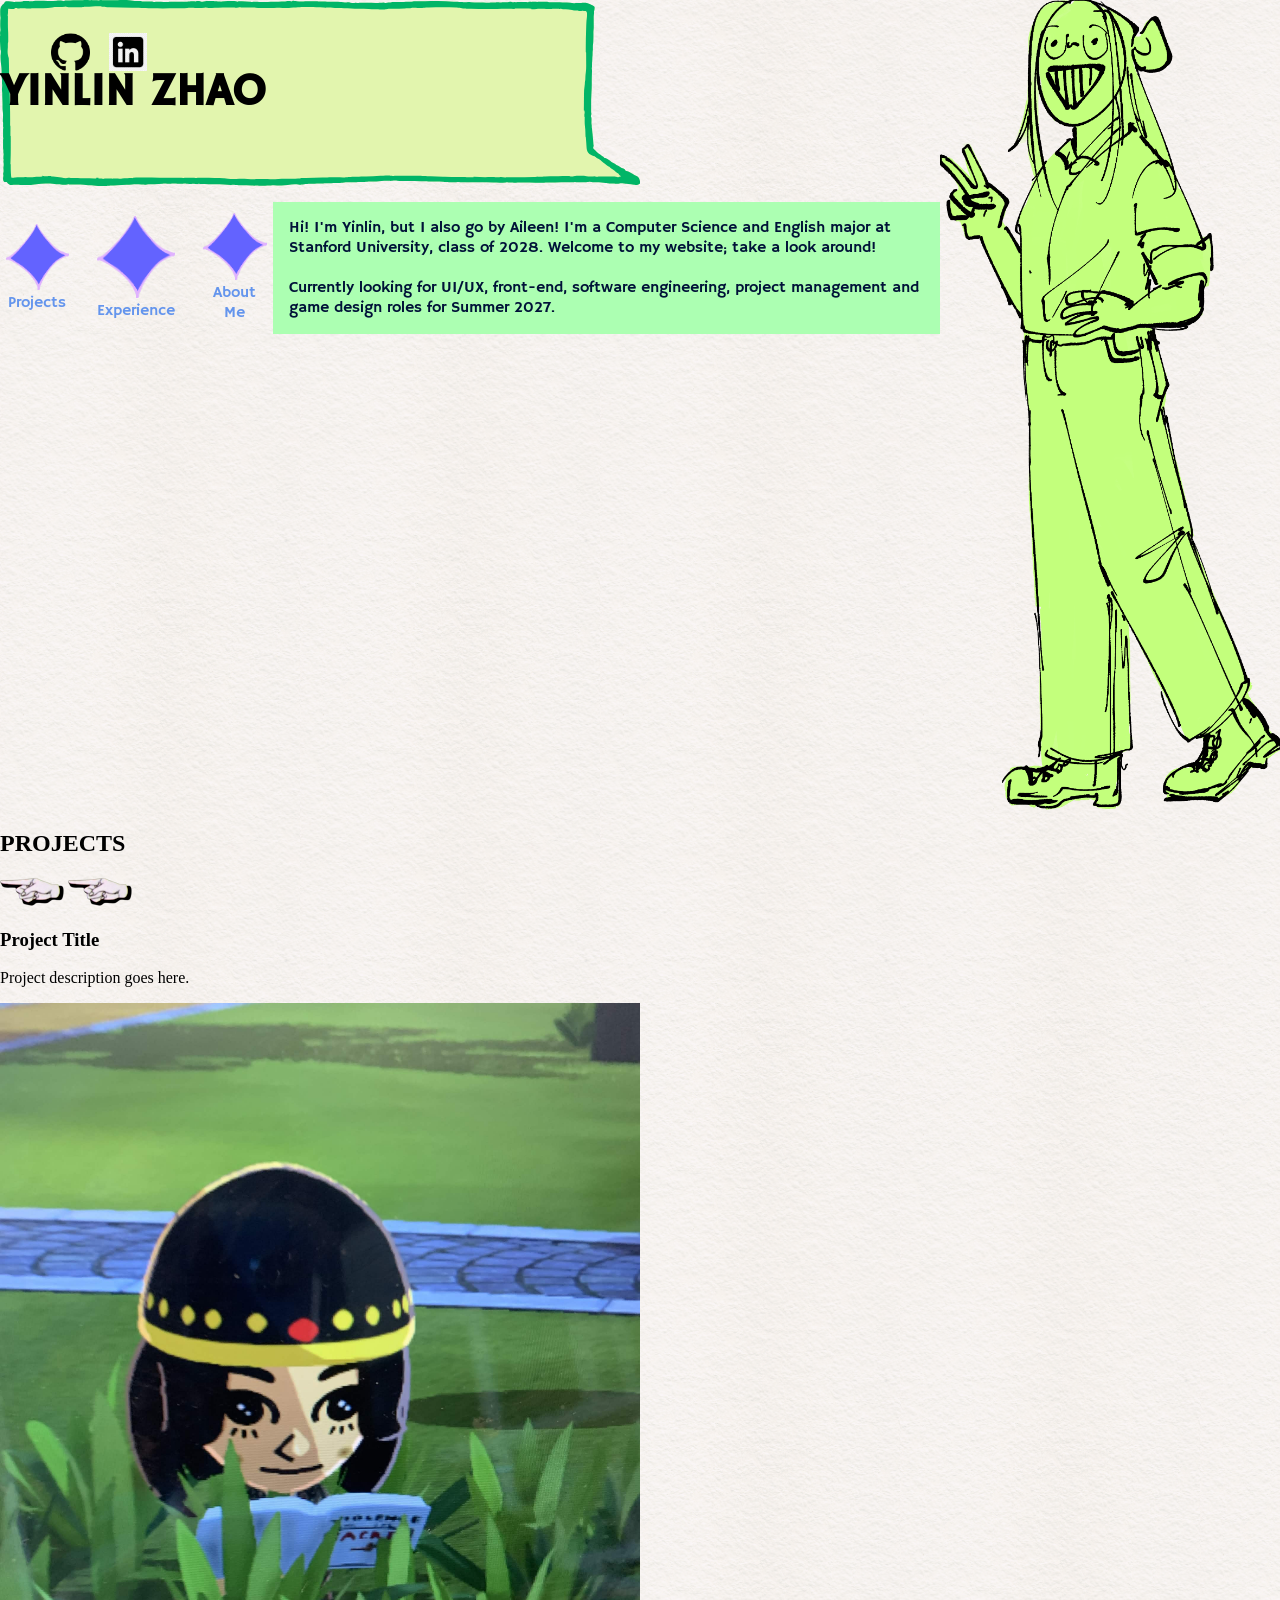
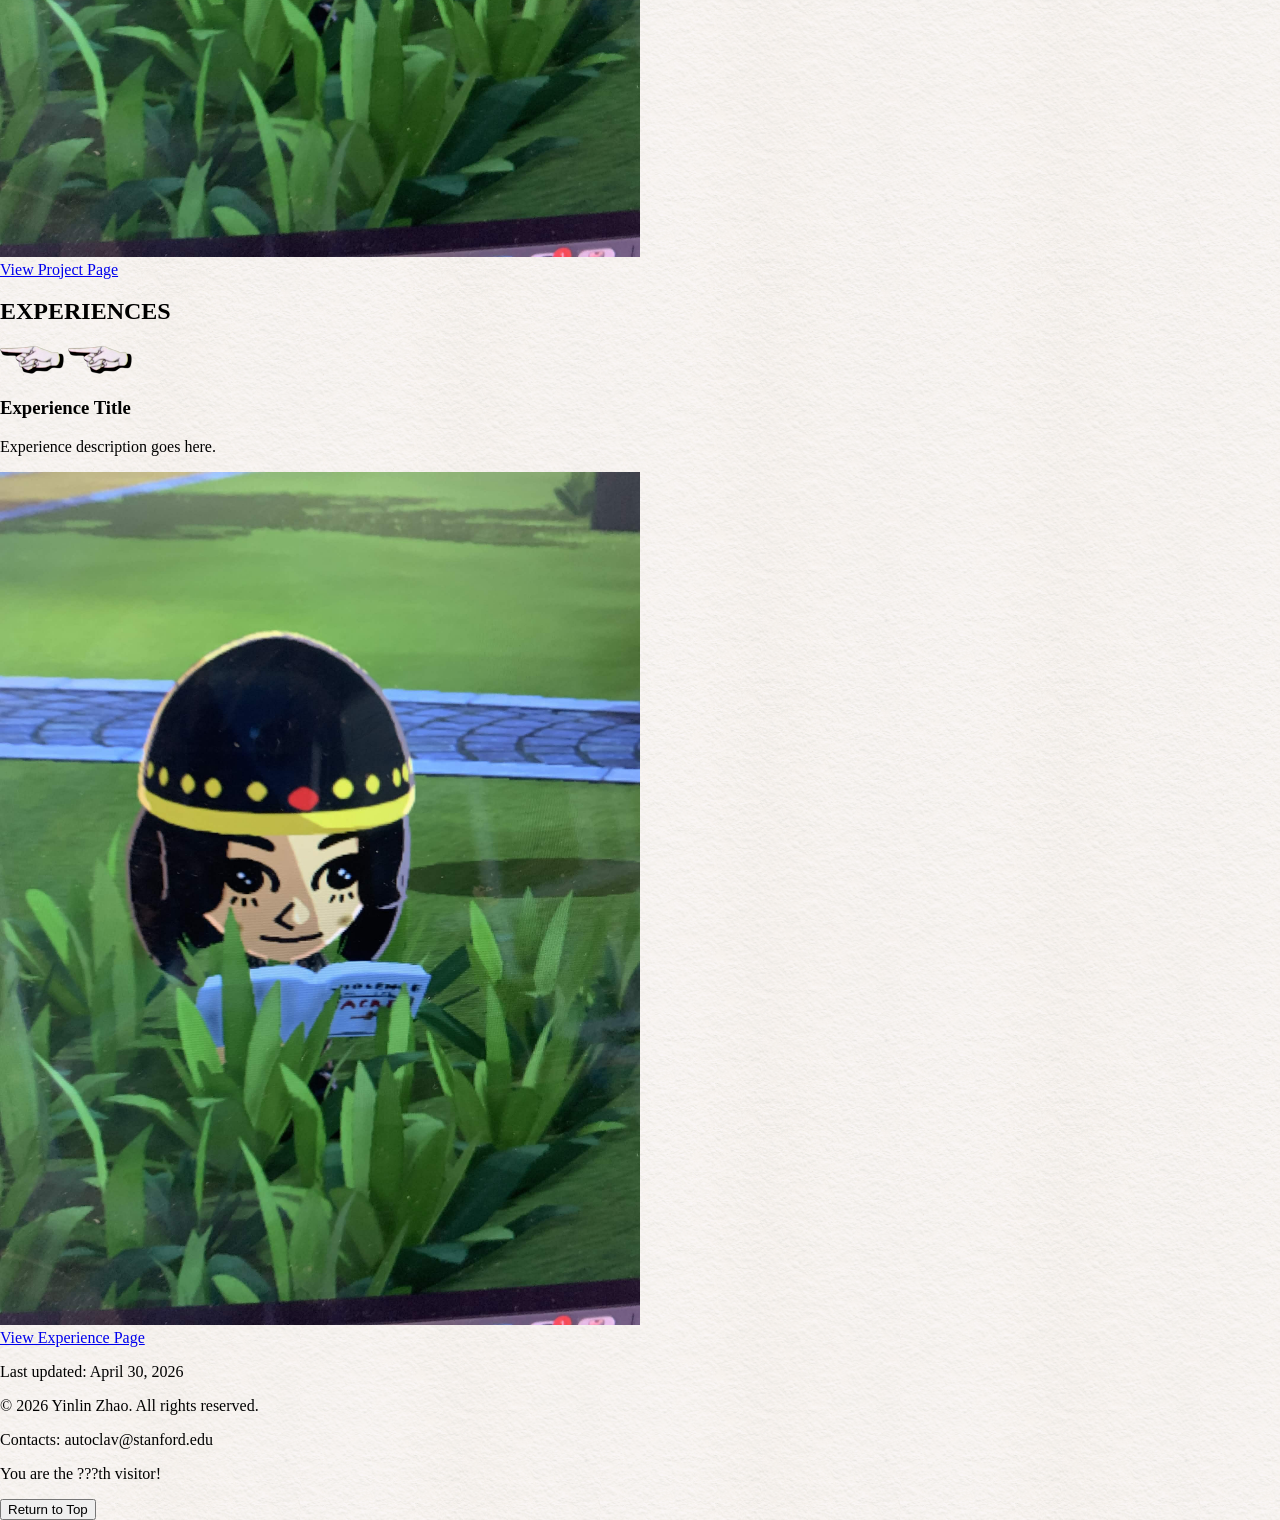
==== docs/index.html @ d33e7d90 "file restructure" ====
<!doctype html>
<html lang="en">
  <head>
    <meta charset="UTF-8" />
    <meta name="viewport" content="width=device-width, initial-scale=1.0" />
    <title>Yinlin Zhao!</title>
    <link rel="stylesheet" href="../css/styles.css" />
    <script src="../js/script.js" defer></script>

    <!-- FONTS-->
    <link rel="preconnect" href="https://fonts.googleapis.com" />
    <link rel="preconnect" href="https://fonts.gstatic.com" crossorigin />
    <link
      href="https://fonts.googleapis.com/css2?family=Hammersmith+One&family=Jacquard+12&family=STIX+Two+Math&display=swap"
      rel="stylesheet"
    />
  </head>

  <body>
    <!--HEADER-->
    <div id="frontpage">
      <div>
        <header>
          <img
            src="../assets/speech-box.svg"
            alt="Speech box"
            id="speech-box"
          />
          <h1>YINLIN ZHAO</h1>
          <div id="contacts">
            <img
              src="../assets/github-logo.png"
              alt="GitHub logo"
              class="contacts-icon"
            />
            <img
              src="../assets/linkedin-logo.png"
              alt="LinkedIn logo"
              class="contacts-icon"
            />
          </div>
        </header>

        <div id="info-nav">
          <div>
            <button class="nav-btn">
              <img src="../assets/navigation-button.png" alt="" />
              <span>Projects</span>
            </button>
            <button class="nav-btn">
              <img src="../assets/navigation-button.png" alt="" />
              <span>Experience</span>
            </button>
            <button class="nav-btn">
              <img src="../assets/navigation-button.png" alt="" />
              <span>About Me</span>
            </button>
          </div>
          <p>
            Hi! I'm Yinlin, but I also go by Aileen! I'm a Computer Science and
            English major at Stanford University, class of 2028. Welcome to my
            website; take a look around! <br />
            <br />
            Currently looking for UI/UX, front-end, software engineering,
            project management and game design roles for Summer 2027.
          </p>
        </div>
      </div>

      <img src="../assets/yinlin-fullbody.png" alt="Yinlin" id="yinlin-body" />
    </div>

    <!--SIDEBAR-->
    <!-- <aside class="sidebar">
    <button>Dark Mode</button>
    <button>Switch Font</button>
    <button>Change Cursor</button>
    <button>Play Music</button>
  </aside> -->

    <!-- PROJECTS GALLERY -->
    <div id="projects-gallery">
      <div class="title-and-scroll">
        <h2>PROJECTS</h2>
        <div class="lr-buttons">
          <img src="../assets/rgu-horizontal-cursor-hover.png" class="lr" />
          <img src="../assets/rgu-horizontal-cursor-hover.png" class="lr" />
        </div>
      </div>

      <div class="showcase">
        <div class="showcase-main">
          <div class="showcase-info">
            <h3>Project Title</h3>
            <p>Project description goes here.</p>
          </div>
          <img
            src="../assets/placeholder.jpg"
            class="showcase-image"
            alt="Project Image"
          />
        </div>
        <a href="#">View Project Page</a>
      </div>
    </div>

    <!-- EXPERIENCES GALLERY -->
    <div id="experiences-gallery">
      <div class="title-and-scroll">
        <h2>EXPERIENCES</h2>
        <div class="lr-buttons">
          <img src="../assets/rgu-horizontal-cursor-hover.png" class="lr" />
          <img src="../assets/rgu-horizontal-cursor-hover.png" class="lr" />
        </div>
      </div>

      <div class="showcase">
        <div class="showcase-main">
          <div class="showcase-info">
            <h3>Experience Title</h3>
            <p>Experience description goes here.</p>
          </div>
          <img
            src="../assets/placeholder.jpg"
            class="showcase-image"
            alt="Experience Image"
          />
        </div>
        <a href="#">View Experience Page</a>
      </div>
    </div>

    <!--FOOTER-->
    <footer>
      <p>Last updated: April 30, 2026</p>
      <p>© 2026 Yinlin Zhao. All rights reserved.</p>
      <p>Contacts: autoclav@stanford.edu</p>
      <p>You are the ???th visitor!</p>
      <button>Return to Top</button>
    </footer>
  </body>
</html>

<!--
Asset Sources:

Cicada Cursor: https://asia.si.edu/explore-art-culture/collections/ 
Finger Cursor: Revolutionary Girl Utena

-->
---- css/styles.css ----
body {
  /* BACKGROUND AND BLOCK */
  background-image: url("../assets/background-texture.jpg");
  background-size: 300px;
  background-repeat: repeat;
  --background-color-light: #acffb2;
  --background-color-dark: #003c1a;

  /* ITEM BORDER */
  --border-color-light: #a7ff8e;
  --border-color-dark: #001238;

  /* TEXT */
  --heading-text-light: #6495ed;
  --heading-text-dark: #6495ed;

  --body-text-light: #a6c5ff;
  --body-text-dark: #001238;

  --header-font: "Hammersmith One";
  --subheading-font-1: "Hammersmith One";
  --body-font-1: "Hammersmith One";
  /* font-family:
    "Jacquard 12", "Rubik Broken Fax", "Nabla", "Coral Pixels", Georgia,
    "Times New Roman", Times, serif; */
  margin: 0;

  /* DECOR */
  --rgu-cursor: url("../assets/rgu-horizontal-cursor.png") 0 4, auto;
  --cicada-cursor-1: url("../assets/cicada-cursor-1.png") 0 0, auto;

  --cursor: url("../assets/rgu-horizontal-cursor.png") 0 4, auto;

  /* setup */
  cursor: var(--cursor);

  display: flex;
  flex-direction: column;
  margin: 0 auto;
  padding: 0;
  min-height: 100vh;
}

@media (max-width: 1000px) {
  body {
    max-width: 600px;
  }
}

@media (max-width: 750px) {
  body {
    max-width: 300px;
  }
}

/* CURSOR */
a:hover {
  cursor: var(--cursor);
}

button:hover {
  cursor: var(--cursor);
}

/* FRONT PAGE */

#frontpage {
  display: flex;
  flex-direction: row;
}

#frontpage > div {
  display: flex;
  flex-direction: column;
}

/* HEADER */
header {
  display: grid;
  width: min(100%, 40rem); /* the bubble's max size */
  container-type: inline-size;
}

header > * {
  grid-area: 1 / 1;
}

header img#speech-box {
  width: 100%;
  height: auto;
  display: block;
}

header h1 {
  align-self: center;
  font-size: clamp(1.25rem, 7cqw, 3rem);
  font-family: var(--header-font);
  margin: 0;
}

header #contacts {
  align-self: end; /* bottom of the bubble */
  display: flex;
  gap: 3cqw;
  padding: 0 8% 18%;
}

header .contacts-icon {
  width: clamp(1.5rem, 6cqw, 2.5rem);
  height: auto;
}

/* YINLIN */
#yinlin-body {
  height: 90vh;
  width: auto;
}

/* NAVIGATION */

#frontpage #info-nav {
  display: flex;
  flex-direction: row;
}

#info-nav > div {
  display: flex;
  flex-direction: row;
  align-items: center;
  justify-content: center;
  gap: 1rem;
}

#info-nav .nav-btn {
  --nav-btn-size: 10rem;
  max-width: var(--nav-btn-size);
  max-height: var(--nav-btn-size);
  background-color: transparent;
  border: none;
}

.nav-btn img {
  max-width: 100%;
  height: auto;
}

.nav-btn span {
  position: relative;
  font-family: var(--subheading-font-1);
  color: var(--heading-text-light);
  font-size: 1rem;
}

/* ABOUT ME */
#info-nav p {
  background-color: var(--background-color-light);
  font-family: var(--body-font-1);
  padding: 1rem;
  color: var(--body-text-dark);
}

/* PROJECTS */
.showcase-image {
  max-width: 50%;
  height: auto;
}

/* SIDEBAR */
/* aside {
  position: fixed;
  top: 1rem;
  right: 1rem;

  display: flex;
  flex-direction: column;
  border: 2px solid var(--border-color-light);
  padding: 1rem;
  gap: 0.5rem;

  max-width: 80px;

  cursor:
    url("../assets/rgu-horizontal-cursor.png") 0 4,
    auto;
} */
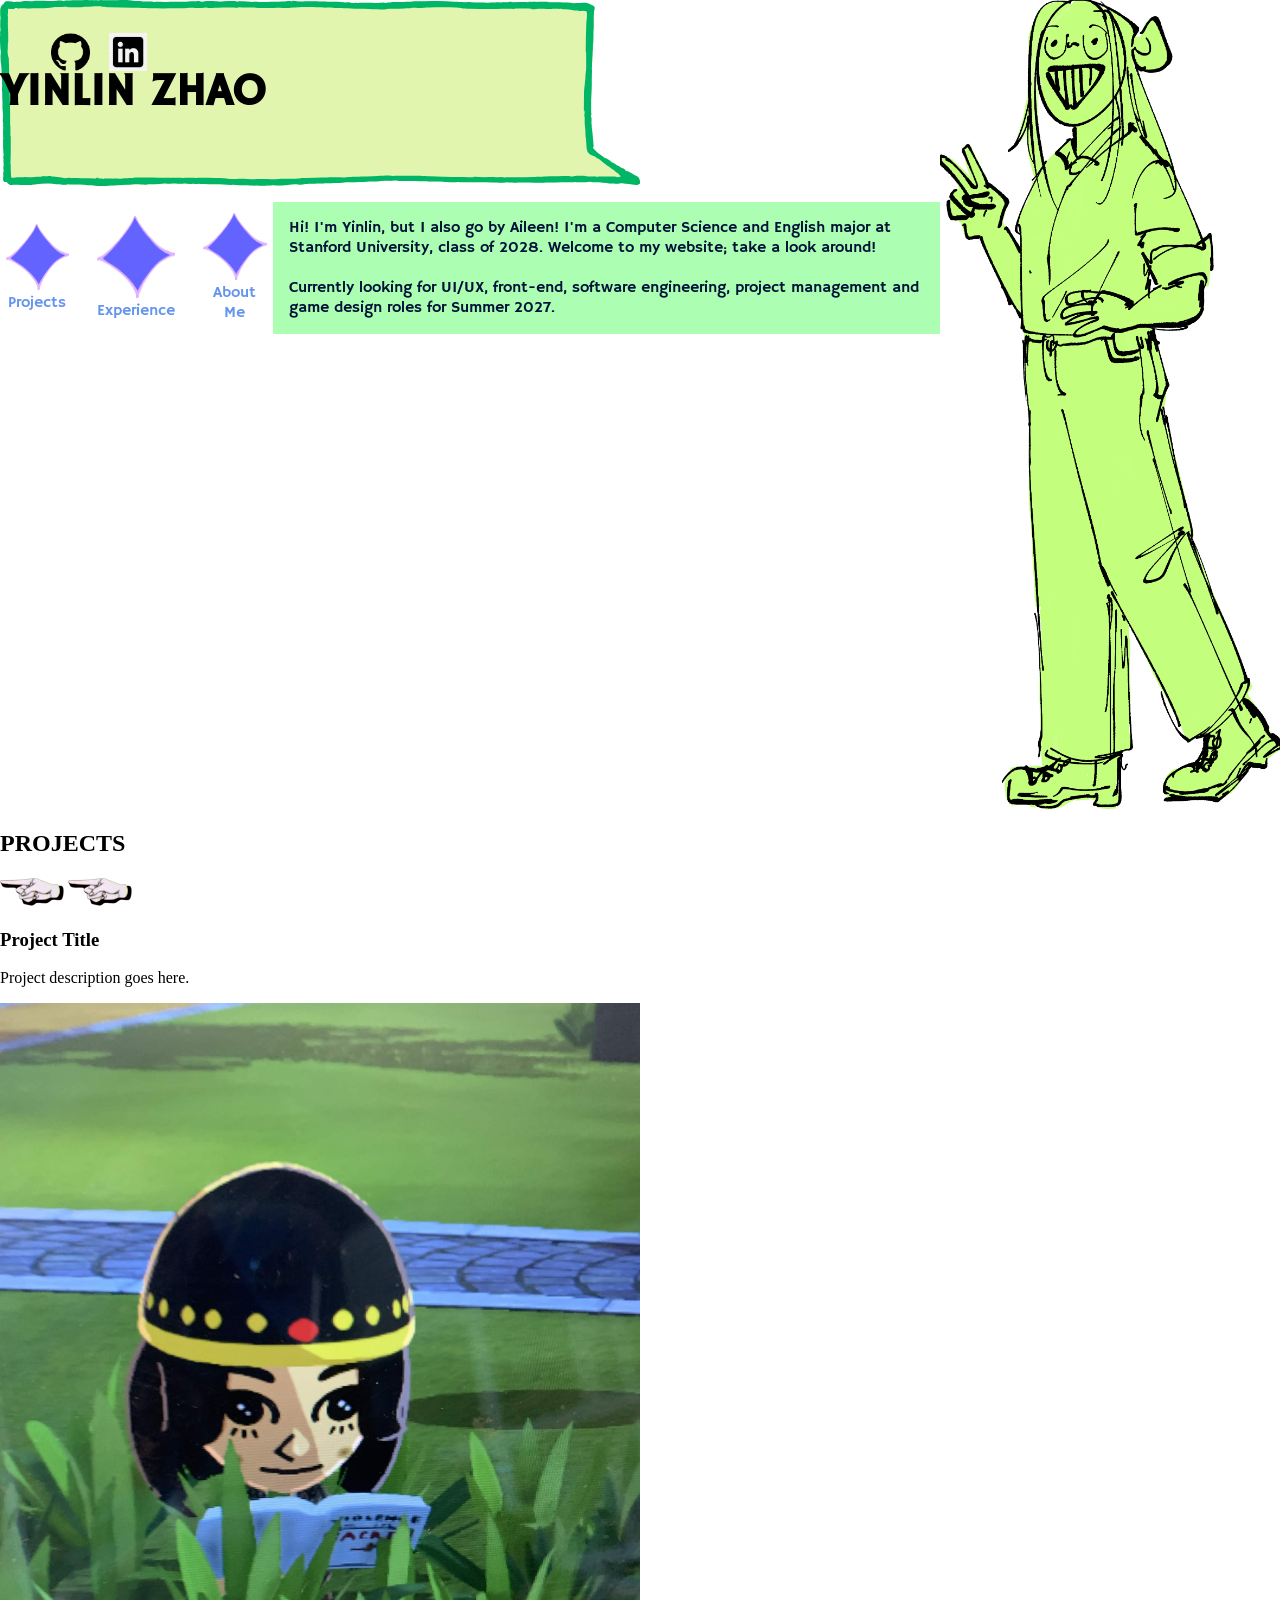
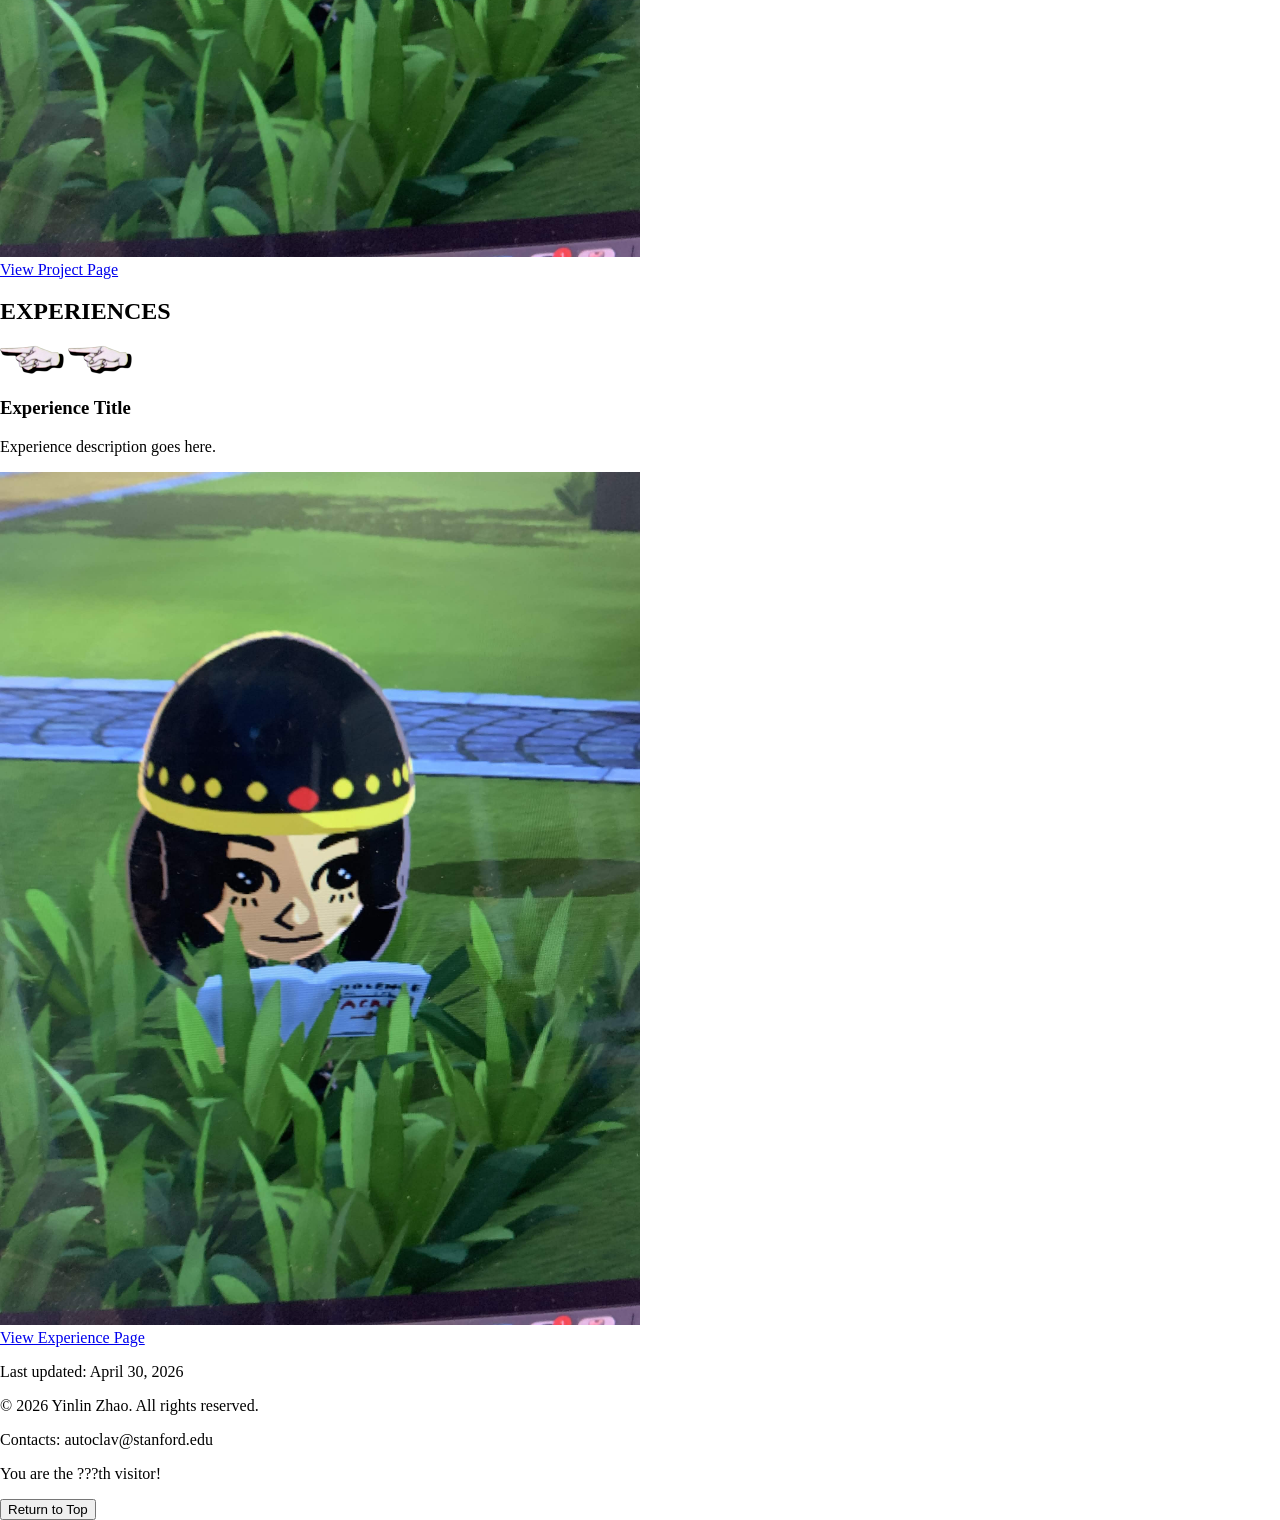
==== commit 80732e65: "fixing broken links" ====
--- a/docs/index.html
+++ b/docs/index.html
@@ -4,8 +4,8 @@
     <meta charset="UTF-8" />
     <meta name="viewport" content="width=device-width, initial-scale=1.0" />
     <title>Yinlin Zhao!</title>
-    <link rel="stylesheet" href="../css/styles.css" />
-    <script src="../js/script.js" defer></script>
+    <link rel="stylesheet" href="./css/styles.css" />
+    <script src="./js/script.js" defer></script>
 
     <!-- FONTS-->
     <link rel="preconnect" href="https://fonts.googleapis.com" />
@@ -21,20 +21,16 @@
     <div id="frontpage">
       <div>
         <header>
-          <img
-            src="../assets/speech-box.svg"
-            alt="Speech box"
-            id="speech-box"
-          />
+          <img src="./assets/speech-box.svg" alt="Speech box" id="speech-box" />
           <h1>YINLIN ZHAO</h1>
           <div id="contacts">
             <img
-              src="../assets/github-logo.png"
+              src="./assets/github-logo.png"
               alt="GitHub logo"
               class="contacts-icon"
             />
             <img
-              src="../assets/linkedin-logo.png"
+              src="./assets/linkedin-logo.png"
               alt="LinkedIn logo"
               class="contacts-icon"
             />
@@ -44,15 +40,15 @@
         <div id="info-nav">
           <div>
             <button class="nav-btn">
-              <img src="../assets/navigation-button.png" alt="" />
+              <img src="./assets/navigation-button.png" alt="" />
               <span>Projects</span>
             </button>
             <button class="nav-btn">
-              <img src="../assets/navigation-button.png" alt="" />
+              <img src="./assets/navigation-button.png" alt="" />
               <span>Experience</span>
             </button>
             <button class="nav-btn">
-              <img src="../assets/navigation-button.png" alt="" />
+              <img src="./assets/navigation-button.png" alt="" />
               <span>About Me</span>
             </button>
           </div>
@@ -67,7 +63,7 @@
         </div>
       </div>
 
-      <img src="../assets/yinlin-fullbody.png" alt="Yinlin" id="yinlin-body" />
+      <img src="./assets/yinlin-fullbody.png" alt="Yinlin" id="yinlin-body" />
     </div>
 
     <!--SIDEBAR-->
@@ -83,8 +79,8 @@
       <div class="title-and-scroll">
         <h2>PROJECTS</h2>
         <div class="lr-buttons">
-          <img src="../assets/rgu-horizontal-cursor-hover.png" class="lr" />
-          <img src="../assets/rgu-horizontal-cursor-hover.png" class="lr" />
+          <img src="./assets/rgu-horizontal-cursor-hover.png" class="lr" />
+          <img src="./assets/rgu-horizontal-cursor-hover.png" class="lr" />
         </div>
       </div>
 
@@ -95,7 +91,7 @@
             <p>Project description goes here.</p>
           </div>
           <img
-            src="../assets/placeholder.jpg"
+            src="./assets/placeholder.jpg"
             class="showcase-image"
             alt="Project Image"
           />
@@ -109,8 +105,8 @@
       <div class="title-and-scroll">
         <h2>EXPERIENCES</h2>
         <div class="lr-buttons">
-          <img src="../assets/rgu-horizontal-cursor-hover.png" class="lr" />
-          <img src="../assets/rgu-horizontal-cursor-hover.png" class="lr" />
+          <img src="./assets/rgu-horizontal-cursor-hover.png" class="lr" />
+          <img src="./assets/rgu-horizontal-cursor-hover.png" class="lr" />
         </div>
       </div>
 
@@ -121,7 +117,7 @@
             <p>Experience description goes here.</p>
           </div>
           <img
-            src="../assets/placeholder.jpg"
+            src="./assets/placeholder.jpg"
             class="showcase-image"
             alt="Experience Image"
           />
--- a/docs/css/styles.css
+++ b/docs/css/styles.css
@@ -0,0 +1,185 @@
+body {
+  /* BACKGROUND AND BLOCK */
+  background-image: url("./assets/background-texture.jpg");
+  background-size: 300px;
+  background-repeat: repeat;
+  --background-color-light: #acffb2;
+  --background-color-dark: #003c1a;
+
+  /* ITEM BORDER */
+  --border-color-light: #a7ff8e;
+  --border-color-dark: #001238;
+
+  /* TEXT */
+  --heading-text-light: #6495ed;
+  --heading-text-dark: #6495ed;
+
+  --body-text-light: #a6c5ff;
+  --body-text-dark: #001238;
+
+  --header-font: "Hammersmith One";
+  --subheading-font-1: "Hammersmith One";
+  --body-font-1: "Hammersmith One";
+  /* font-family:
+    "Jacquard 12", "Rubik Broken Fax", "Nabla", "Coral Pixels", Georgia,
+    "Times New Roman", Times, serif; */
+  margin: 0;
+
+  /* DECOR */
+  --rgu-cursor: url("./assets/rgu-horizontal-cursor.png") 0 4, auto;
+  --cicada-cursor-1: url("./assets/cicada-cursor-1.png") 0 0, auto;
+
+  --cursor: url("./assets/rgu-horizontal-cursor.png") 0 4, auto;
+
+  /* setup */
+  cursor: var(--cursor);
+
+  display: flex;
+  flex-direction: column;
+  margin: 0 auto;
+  padding: 0;
+  min-height: 100vh;
+}
+
+@media (max-width: 1000px) {
+  body {
+    max-width: 600px;
+  }
+}
+
+@media (max-width: 750px) {
+  body {
+    max-width: 300px;
+  }
+}
+
+/* CURSOR */
+a:hover {
+  cursor: var(--cursor);
+}
+
+button:hover {
+  cursor: var(--cursor);
+}
+
+/* FRONT PAGE */
+
+#frontpage {
+  display: flex;
+  flex-direction: row;
+}
+
+#frontpage > div {
+  display: flex;
+  flex-direction: column;
+}
+
+/* HEADER */
+header {
+  display: grid;
+  width: min(100%, 40rem); /* the bubble's max size */
+  container-type: inline-size;
+}
+
+header > * {
+  grid-area: 1 / 1;
+}
+
+header img#speech-box {
+  width: 100%;
+  height: auto;
+  display: block;
+}
+
+header h1 {
+  align-self: center;
+  font-size: clamp(1.25rem, 7cqw, 3rem);
+  font-family: var(--header-font);
+  margin: 0;
+}
+
+header #contacts {
+  align-self: end; /* bottom of the bubble */
+  display: flex;
+  gap: 3cqw;
+  padding: 0 8% 18%;
+}
+
+header .contacts-icon {
+  width: clamp(1.5rem, 6cqw, 2.5rem);
+  height: auto;
+}
+
+/* YINLIN */
+#yinlin-body {
+  height: 90vh;
+  width: auto;
+}
+
+/* NAVIGATION */
+
+#frontpage #info-nav {
+  display: flex;
+  flex-direction: row;
+}
+
+#info-nav > div {
+  display: flex;
+  flex-direction: row;
+  align-items: center;
+  justify-content: center;
+  gap: 1rem;
+}
+
+#info-nav .nav-btn {
+  --nav-btn-size: 10rem;
+  max-width: var(--nav-btn-size);
+  max-height: var(--nav-btn-size);
+  background-color: transparent;
+  border: none;
+}
+
+.nav-btn img {
+  max-width: 100%;
+  height: auto;
+}
+
+.nav-btn span {
+  position: relative;
+  font-family: var(--subheading-font-1);
+  color: var(--heading-text-light);
+  font-size: 1rem;
+}
+
+/* ABOUT ME */
+#info-nav p {
+  background-color: var(--background-color-light);
+  font-family: var(--body-font-1);
+  padding: 1rem;
+  color: var(--body-text-dark);
+}
+
+/* PROJECTS */
+.showcase-image {
+  max-width: 50%;
+  height: auto;
+}
+
+/* SIDEBAR */
+/* aside {
+  position: fixed;
+  top: 1rem;
+  right: 1rem;
+
+  display: flex;
+  flex-direction: column;
+  border: 2px solid var(--border-color-light);
+  padding: 1rem;
+  gap: 0.5rem;
+
+  max-width: 80px;
+
+  cursor:
+    url("../assets/rgu-horizontal-cursor.png") 0 4,
+    auto;
+} */
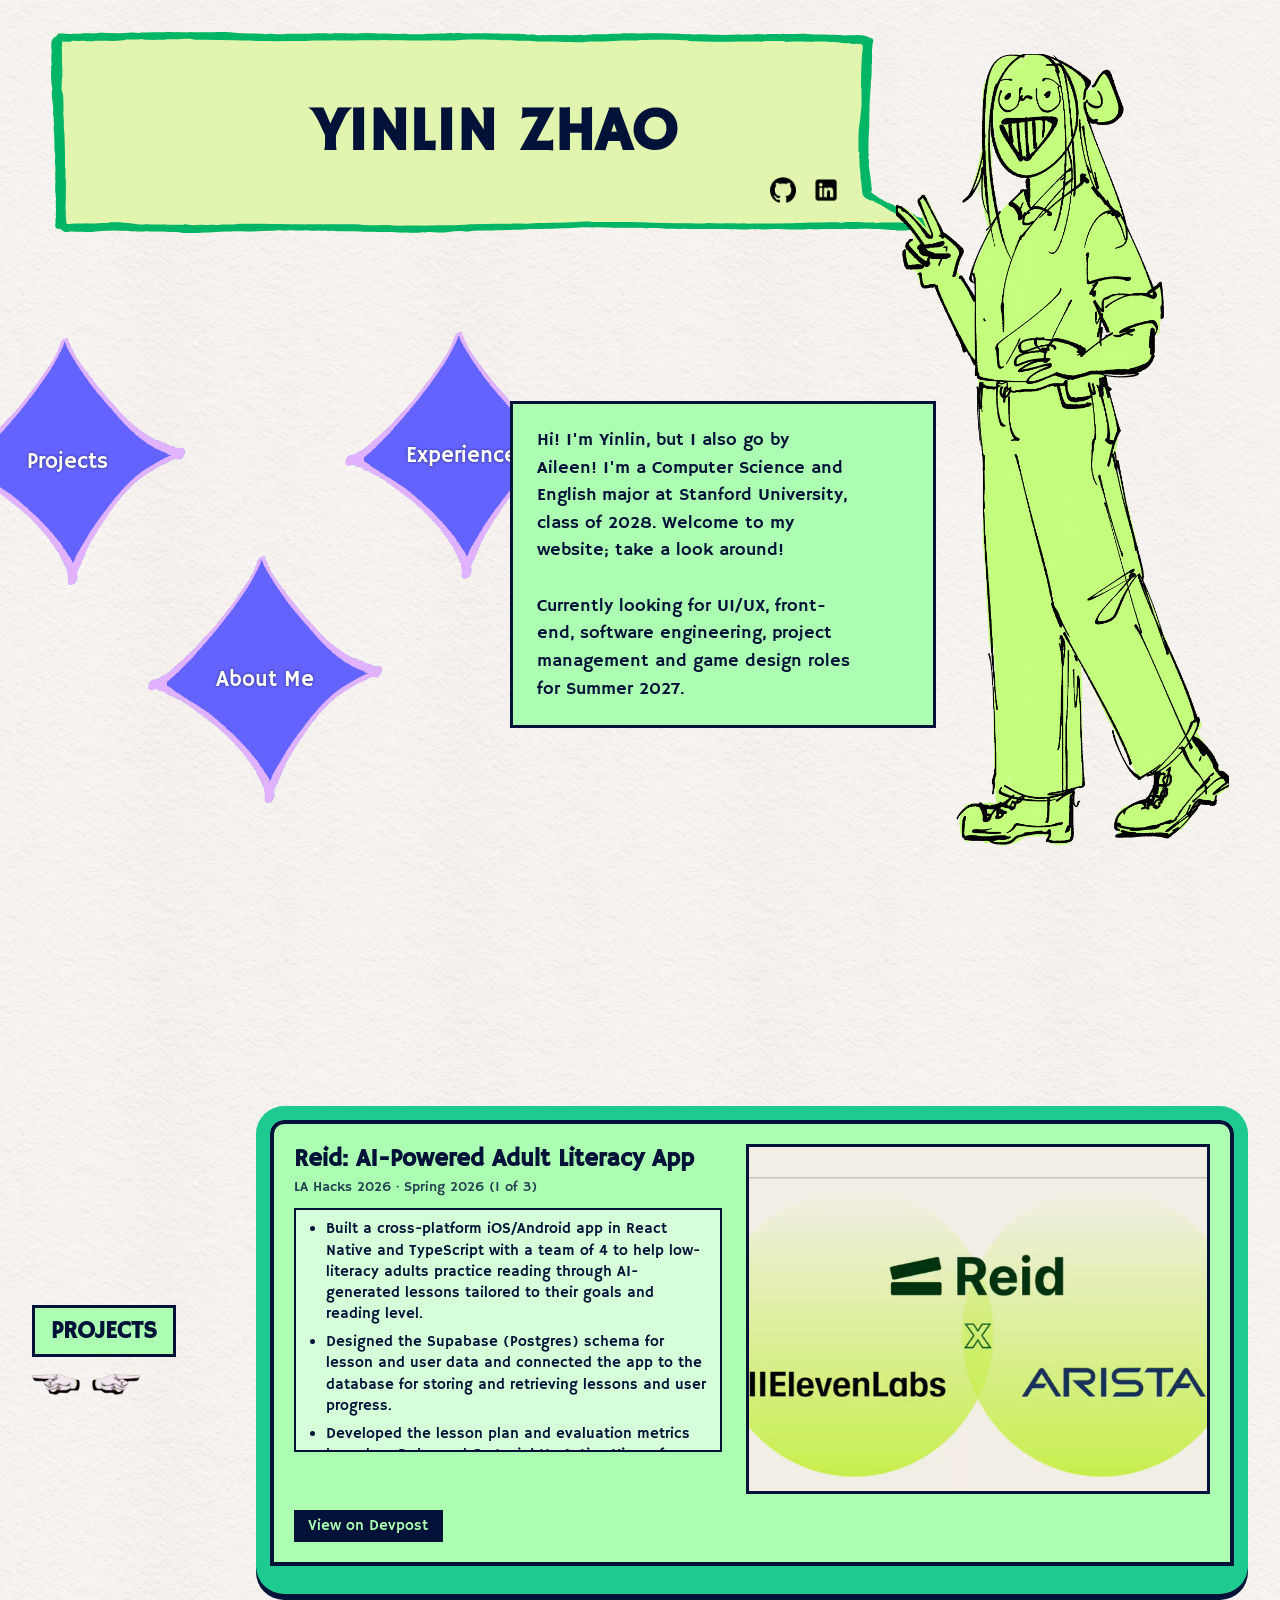
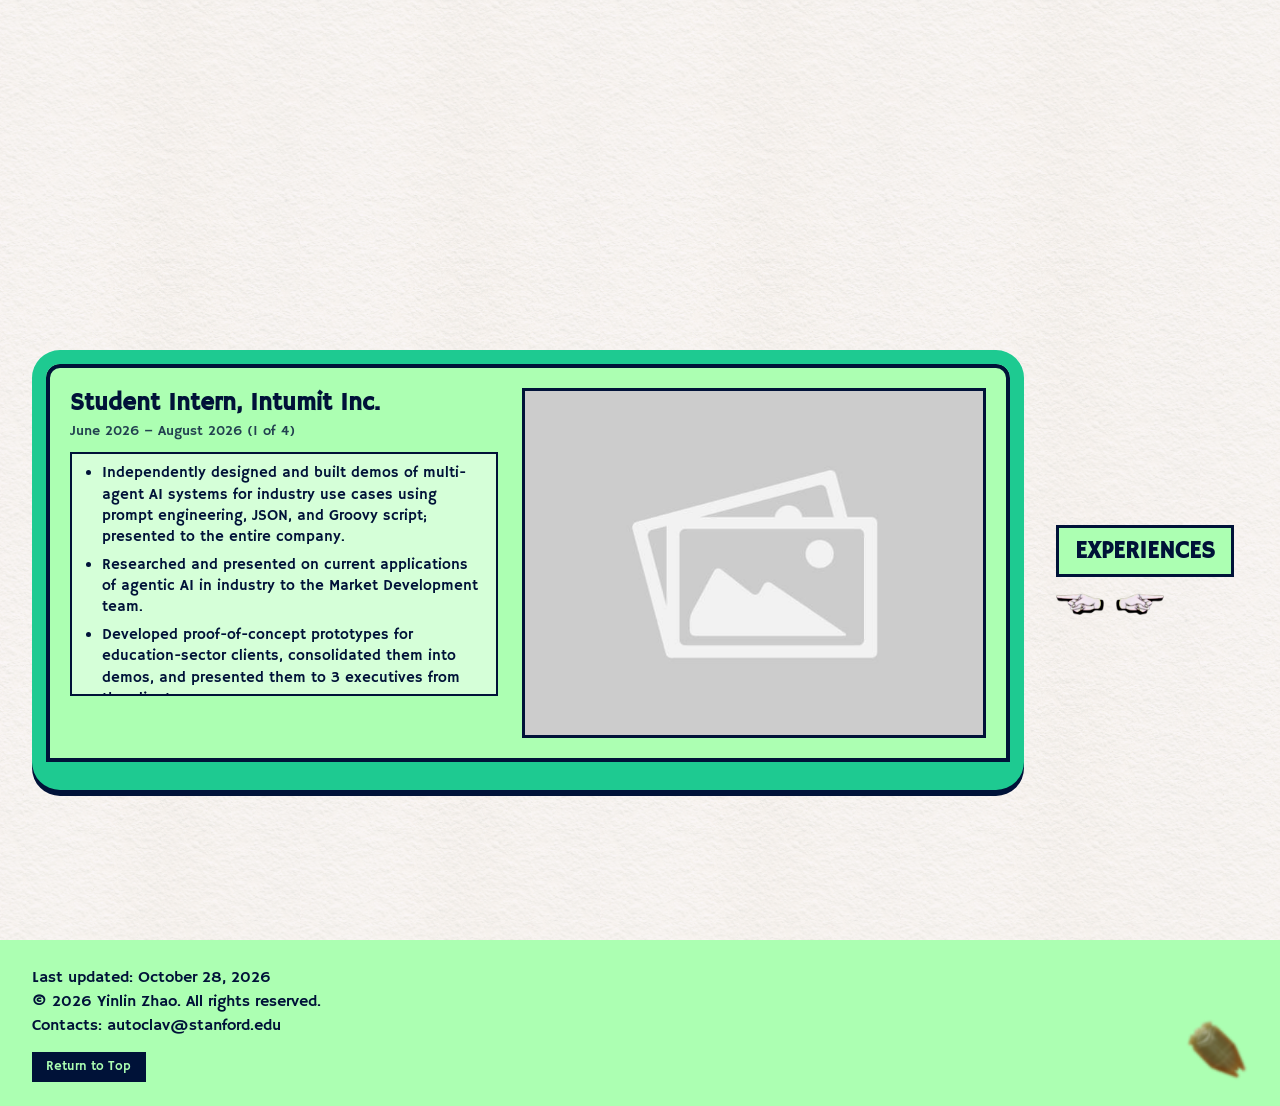
==== commit 754dc6de: "filled out info, added js functionality" ====
--- a/docs/index.html
+++ b/docs/index.html
@@ -24,35 +24,50 @@
           <img src="./assets/speech-box.svg" alt="Speech box" id="speech-box" />
           <h1>YINLIN ZHAO</h1>
           <div id="contacts">
-            <img
-              src="./assets/github-logo.png"
-              alt="GitHub logo"
-              class="contacts-icon"
-            />
-            <img
-              src="./assets/linkedin-logo.png"
-              alt="LinkedIn logo"
-              class="contacts-icon"
-            />
+            <!-- ADDED: icons wrapped in links -->
+            <a
+              href="https://github.com/yinlinzhao"
+              target="_blank"
+              rel="noopener"
+            >
+              <img
+                src="./assets/github-logo.png"
+                alt="GitHub logo"
+                class="contacts-icon"
+              />
+            </a>
+            <!-- TODO: replace "#" with your LinkedIn profile URL -->
+            <a href="#" target="_blank" rel="noopener">
+              <img
+                src="./assets/linkedin-logo.png"
+                alt="LinkedIn logo"
+                class="contacts-icon"
+              />
+            </a>
+            <!-- END ADDED -->
           </div>
         </header>
 
         <div id="info-nav">
           <div>
-            <button class="nav-btn">
+            <button class="nav-btn" data-target="projects-gallery">
+              <!-- ADDED data-target -->
               <img src="./assets/navigation-button.png" alt="" />
               <span>Projects</span>
             </button>
-            <button class="nav-btn">
+            <button class="nav-btn" data-target="experiences-gallery">
+              <!-- ADDED data-target -->
               <img src="./assets/navigation-button.png" alt="" />
               <span>Experience</span>
             </button>
-            <button class="nav-btn">
+            <button class="nav-btn" data-target="about-me">
+              <!-- ADDED data-target -->
               <img src="./assets/navigation-button.png" alt="" />
               <span>About Me</span>
             </button>
           </div>
-          <p>
+          <p id="about-me">
+            <!-- ADDED id -->
             Hi! I'm Yinlin, but I also go by Aileen! I'm a Computer Science and
             English major at Stanford University, class of 2028. Welcome to my
             website; take a look around! <br />
@@ -128,11 +143,14 @@
 
     <!--FOOTER-->
     <footer>
-      <p>Last updated: April 30, 2026</p>
+      <p>Last updated: October 28, 2026</p>
+      <!-- EDITED date -->
       <p>© 2026 Yinlin Zhao. All rights reserved.</p>
       <p>Contacts: autoclav@stanford.edu</p>
-      <p>You are the ???th visitor!</p>
+      <!-- <p>You are the ???th visitor!</p> -->
       <button>Return to Top</button>
+      <!-- ADDED: footer decoration from wireframe. TODO: swap for a larger cicada image if this one looks small -->
+      <img src="./assets/cicada-cursor-1.png" alt="" class="footer-decor" />
     </footer>
   </body>
 </html>
--- a/docs/css/styles.css
+++ b/docs/css/styles.css
@@ -1,6 +1,7 @@
 body {
   /* BACKGROUND AND BLOCK */
-  background-image: url("./assets/background-texture.jpg");
+  background-image: url("../assets/background-texture.jpg")
+    /* EDITED: ../ because this file lives in /css */;
   background-size: 300px;
   background-repeat: repeat;
   --background-color-light: #acffb2;
@@ -26,10 +27,11 @@
   margin: 0;
 
   /* DECOR */
-  --rgu-cursor: url("./assets/rgu-horizontal-cursor.png") 0 4, auto;
-  --cicada-cursor-1: url("./assets/cicada-cursor-1.png") 0 0, auto;
-
-  --cursor: url("./assets/rgu-horizontal-cursor.png") 0 4, auto;
+  /* EDITED (next 3 cursor lines): ./assets -> ../assets since this file lives in /css */
+  --rgu-cursor: url("../assets/rgu-horizontal-cursor.png") 0 4, auto;
+  --cicada-cursor-1: url("../assets/cicada-cursor-1.png") 0 0, auto;
+
+  --cursor: url("../assets/rgu-horizontal-cursor.png") 0 4, auto;
 
   /* setup */
   cursor: var(--cursor);
@@ -183,3 +185,531 @@
     url("../assets/rgu-horizontal-cursor.png") 0 4,
     auto;
 } */
+
+/* =====================================================================
+   ADDED BY CLAUDE (baseline build, revision 2) — everything below this
+   line is new. Safe to rewrite or delete section by section.
+   ===================================================================== */
+
+/* ---- ADDED: general ---- */
+html {
+  scroll-behavior: smooth;
+}
+
+a {
+  color: inherit;
+}
+
+button:focus-visible,
+a:focus-visible,
+.lr:focus-visible {
+  outline: 3px solid var(--heading-text-light);
+  outline-offset: 2px;
+}
+
+/* ---- ADDED: front page layout ----
+   Uses CSS grid so the same HTML can be rearranged for desktop vs mobile.
+   `display: contents` lets the header, nav buttons, text box and character
+   (which are nested in wrapper divs) act as direct grid items. */
+#frontpage {
+  display: grid;
+  /* REVISED: stars | text box | avatar, like the desktop sketch */
+  /* REVISED: fluid columns; the last column hugs the avatar so there's no empty strip on the right */
+  grid-template-columns: minmax(14rem, 1.5fr) minmax(0, 1.5fr) auto;
+  grid-template-areas:
+    "header header body"
+    "nav    about  body";
+  grid-template-rows: auto 1fr;
+  align-content: stretch; /* REVISED: fill the screen height */
+  column-gap: 2rem;
+  row-gap: clamp(
+    0.75rem,
+    3vh,
+    2rem
+  ); /* REVISED: scales with screen height so nothing runs off the bottom */
+  min-height: 100vh; /* the wireframe's dashed lines = one screen tall */
+  min-height: 100svh;
+  padding: clamp(1rem, 4vh, 2rem) 4vw;
+  box-sizing: border-box;
+}
+
+#frontpage > div,
+#frontpage #info-nav {
+  display: contents;
+}
+
+header {
+  grid-area: header;
+  width: min(
+    100%,
+    150vh
+  ); /* REVISED: fills its grid area, but never taller than the screen allows (original cap was 40rem) */
+  max-width: none;
+}
+
+header h1 {
+  font-size: clamp(1.25rem, 7cqw, 4.5rem); /* REVISED: allow a larger name */
+}
+
+/* ADDED: shorter bubble, same length. Stretches the image to a wider shape
+   (the border strokes look a little thinner top/bottom). Raise the first
+   number to make it even shorter, lower it to make it taller. */
+header img#speech-box {
+  aspect-ratio: 4.4 / 1;
+  object-fit: fill;
+}
+
+#info-nav > div {
+  grid-area: nav;
+  align-self: center;
+  /* REVISED: 2 stars on top, 1 below, like the sketch (reset in the mobile block).
+     Star size shrinks on short screens so the cluster always fits. */
+  display: grid;
+  grid-template-columns: repeat(
+    2,
+    min(15rem, 26vh)
+  ); /* REVISED: slightly bigger stars to fill their column */
+  justify-content: center; /* REVISED: cluster centered in its column */
+  gap: 0 10rem;
+}
+
+#info-nav .nav-btn:nth-child(2) {
+  transform: translateY(-0.4rem);
+}
+#info-nav .nav-btn:nth-child(3) {
+  grid-column: 1 / 3;
+  justify-self: center;
+  margin-top: -1rem;
+}
+
+#info-nav p {
+  grid-area: about;
+  border: 3px solid var(--border-color-dark);
+  line-height: 1.5;
+  margin: 0;
+  max-width: none;
+  align-self: center;
+  font-size: clamp(
+    0.85rem,
+    2.4vh,
+    1.15rem
+  ); /* REVISED: scales with screen height */
+  padding: clamp(0.75rem, 2.5vh, 1.5rem) 5rem clamp(0.75rem, 2.5vh, 1.5rem)
+    1.5rem; /* right padding keeps text clear of the avatar */
+  position: relative;
+  z-index: 1; /* keeps text clear of the avatar that overlaps the box */
+}
+
+#yinlin-body {
+  grid-area: body;
+  justify-self: end; /* REVISED: flush with the right edge */
+  margin-left: -4.5rem; /* ADDED: overlap the text box slightly */
+  position: relative;
+  z-index: 2;
+  align-self: center;
+  height: min(88vh, 60rem);
+  width: auto;
+  object-fit: contain;
+}
+
+header h1 {
+  color: var(--body-text-dark);
+  text-align: center;
+  justify-self: center;
+}
+
+/* REVISED: GitHub/LinkedIn icons sit at the bottom-right of the speech bubble */
+header #contacts {
+  justify-self: end;
+  gap: 2cqw;
+  padding: 0 11% 3% 0; /* REVISED: closer to the corner */
+}
+
+header #contacts .contacts-icon {
+  width: clamp(1rem, 3.5cqw, 1.6rem); /* REVISED: smaller icons */
+}
+
+header #contacts a {
+  display: block;
+}
+
+/* ---- ADDED: smaller star buttons with the label inside the star ---- */
+#info-nav .nav-btn {
+  --nav-btn-size: min(15rem, 26vh); /* REVISED: shrinks on short screens */
+  width: var(--nav-btn-size);
+  height: var(--nav-btn-size);
+  max-width: var(--nav-btn-size);
+  max-height: var(--nav-btn-size);
+  padding: 0;
+  display: grid;
+  place-items: center;
+  position: relative;
+}
+
+.nav-btn img {
+  grid-area: 1 / 1;
+  width: 100%;
+  height: 100%;
+  object-fit: contain;
+}
+
+.nav-btn span {
+  grid-area: 1 / 1;
+  position: static;
+  z-index: 1;
+  font-size: calc(var(--nav-btn-size) * 0.095);
+  line-height: 1;
+  text-align: center;
+  pointer-events: none;
+  color: #fff; /* REVISED: white labels */
+  text-shadow: 0 0 3px rgba(0, 0, 0, 0.55); /* helps legibility; delete if unwanted */
+}
+
+.nav-btn:hover img {
+  filter: brightness(1.15);
+}
+
+/* ---- ADDED: galleries (title + arrows left, "monitor" right) ---- */
+#projects-gallery,
+#experiences-gallery {
+  display: flex;
+  flex-direction: row;
+  align-items: center;
+  gap: 2rem;
+  padding: 3rem 2rem;
+  box-sizing: border-box;
+  min-height: 100vh; /* one screen tall, like the wireframe sections */
+  min-height: 100svh;
+}
+
+/* wireframe: experiences section is mirrored (title on the right) */
+#experiences-gallery {
+  flex-direction: row-reverse;
+  /* leave room so the footer fits on the same screen */
+  min-height: calc(100svh - 10rem);
+}
+
+.title-and-scroll {
+  flex: 0 0 12rem;
+  display: flex;
+  flex-direction: column;
+  gap: 1rem;
+}
+
+.title-and-scroll h2 {
+  font-family: var(--header-font);
+  color: var(--body-text-dark);
+  background-color: var(--background-color-light);
+  border: 3px solid var(--border-color-dark);
+  margin: 0;
+  padding: 0.5rem 1rem;
+  font-size: 1.5rem;
+  width: fit-content;
+}
+
+.lr-buttons {
+  display: flex;
+  gap: 0.75rem;
+}
+
+.lr {
+  width: 3rem;
+  height: auto;
+  cursor: var(--cursor);
+}
+
+/* the same arrow image is used twice, so flip the first one to point left */
+.lr-buttons .lr:last-child {
+  transform: scaleX(-1);
+}
+
+.lr:hover {
+  filter: brightness(1.15);
+}
+
+/* ---- ADDED: the "monitor" ----
+   TODO (missing asset): wireframe shows a CRT monitor illustration.
+   This is a CSS stand-in. Replace with an image frame when you have one. */
+.showcase {
+  flex: 1;
+  min-width: 0;
+  background-color: var(--background-color-light);
+  border: 14px solid #1eca91;
+  border-bottom-width: 28px;
+  border-radius: 28px;
+  box-shadow:
+    inset 0 0 0 4px var(--border-color-dark),
+    0 6px 0 var(--border-color-dark);
+  padding: 1.5rem;
+  display: flex;
+  flex-direction: column;
+  gap: 1rem;
+  font-family: var(--body-font-1);
+  color: var(--body-text-dark);
+}
+
+.showcase-main {
+  display: flex;
+  flex-direction: row;
+  gap: 1.5rem;
+  align-items: flex-start;
+}
+
+.showcase-info {
+  flex: 1;
+  min-width: 0;
+}
+
+.showcase-info h3 {
+  font-family: var(--subheading-font-1);
+  font-size: 1.5rem;
+  margin: 0 0 0.25rem;
+}
+
+.showcase-meta {
+  margin: 0 0 0.75rem;
+  font-size: 0.9rem;
+  opacity: 0.8;
+}
+
+/* scrollable description box (wireframe) */
+.showcase-desc {
+  max-height: 14rem;
+  overflow-y: auto;
+  padding: 0.5rem 0.75rem;
+  border: 2px solid var(--border-color-dark);
+  background: rgba(255, 255, 255, 0.5);
+  font-size: 0.95rem;
+  line-height: 1.4;
+}
+
+.showcase-desc ul {
+  margin: 0;
+  padding-left: 1.1rem;
+}
+
+.showcase-desc li + li {
+  margin-top: 0.4rem;
+}
+
+.showcase-image {
+  object-fit: cover;
+  aspect-ratio: 4 / 3;
+  border: 3px solid var(--border-color-dark);
+  flex: 0 1 45%;
+}
+
+.showcase > a {
+  align-self: flex-start;
+  background: var(--border-color-dark);
+  color: var(--background-color-light);
+  text-decoration: none;
+  padding: 0.4rem 0.9rem;
+  font-size: 0.95rem;
+}
+
+.showcase > a:hover {
+  background: var(--heading-text-light);
+  color: var(--border-color-dark);
+}
+
+.showcase > a[hidden] {
+  display: none;
+}
+
+/* ---- ADDED: footer ---- */
+footer {
+  position: relative;
+  margin-top: auto;
+  padding: 1.5rem 2rem;
+  background-color: var(--background-color-light);
+  color: var(--body-text-dark);
+  font-family: var(--body-font-1);
+}
+
+footer p {
+  margin: 0.25rem 0;
+}
+
+footer button {
+  margin-top: 0.75rem;
+  font-family: var(--body-font-1);
+  background: var(--border-color-dark);
+  color: var(--background-color-light);
+  border: none;
+  padding: 0.4rem 0.9rem;
+}
+
+.footer-decor {
+  position: absolute;
+  right: 2rem;
+  bottom: 1.5rem;
+  width: 4rem;
+  height: auto;
+}
+
+/* ---- ADDED: tablet/phone ----
+   NOTE: your existing rules cap body at 600px / 300px wide, which is very
+   narrow on phones, so this lifts that cap. Delete if the cap was intentional. */
+@media (max-width: 1000px) {
+  body {
+    max-width: 100%;
+  }
+}
+
+/* ---- ADDED: mobile layout (right-hand wireframe) ----
+   name bubble on top -> text box beside the character -> stars underneath ->
+   monitor with the PROJECTS label + arrows below it -> same for experiences. */
+@media (max-width: 750px) {
+  body {
+    max-width: 100%;
+  }
+
+  #frontpage {
+    grid-template-columns: minmax(0, 1fr) minmax(0, 36%);
+    grid-template-areas:
+      "header header"
+      "about  body"
+      "nav    nav";
+    align-content: start;
+    column-gap: 0.75rem;
+    padding: 1rem;
+  }
+
+  header {
+    width: 100%;
+  }
+
+  #frontpage {
+    grid-template-rows: auto auto auto;
+    align-content: start;
+    row-gap: 1rem;
+  }
+
+  #yinlin-body {
+    height: auto;
+    width: 100%;
+    max-height: 60vh;
+    align-self: end;
+    margin-left: 0;
+    justify-self: stretch;
+  }
+
+  header #contacts {
+    padding: 0 11% 3% 0;
+  }
+
+  header h1 {
+    font-size: clamp(1.25rem, 7cqw, 3rem);
+  }
+
+  header img#speech-box {
+    aspect-ratio: auto; /* natural (taller) bubble on mobile */
+  }
+
+  #info-nav p {
+    font-size: 0.8rem;
+    line-height: 1.4;
+    padding: 0.75rem;
+  }
+
+  #info-nav > div {
+    display: flex; /* REVISED: back to a simple row on mobile */
+    flex-direction: row;
+    align-items: center;
+    justify-content: center;
+    gap: 0.5rem;
+  }
+
+  #info-nav .nav-btn:nth-child(n) {
+    margin: 0;
+    transform: none;
+    grid-column: auto;
+    justify-self: auto;
+  }
+
+  #info-nav .nav-btn {
+    --nav-btn-size: 6.5rem;
+  }
+
+  /* monitor first, label + arrows underneath */
+  #projects-gallery,
+  #experiences-gallery {
+    flex-direction: column-reverse;
+    align-items: stretch;
+    justify-content: center;
+    gap: 1.5rem;
+    padding: 2rem 1rem;
+    min-height: 100svh;
+  }
+
+  #experiences-gallery {
+    flex-direction: column-reverse;
+    min-height: calc(100svh - 12rem);
+  }
+
+  .title-and-scroll {
+    flex: none;
+  }
+
+  .showcase {
+    flex: none;
+    border-width: 8px;
+    border-bottom-width: 16px;
+    border-radius: 18px;
+    padding: 0.75rem;
+  }
+
+  /* wireframe: text on the left, image on the right */
+  .showcase-main {
+    flex-direction: row;
+    gap: 0.75rem;
+  }
+
+  .showcase-info h3 {
+    font-size: 1.05rem;
+  }
+
+  .showcase-meta {
+    font-size: 0.75rem;
+    margin-bottom: 0.5rem;
+  }
+
+  .showcase-desc {
+    max-height: 9rem;
+    font-size: 0.8rem;
+    padding: 0.4rem 0.5rem;
+  }
+
+  .showcase-image {
+    flex: 0 0 36%;
+    max-width: 36%;
+    aspect-ratio: 3 / 4;
+  }
+
+  .footer-decor {
+    position: static;
+    display: block;
+    margin-top: 1rem;
+  }
+}
+
+@media (prefers-reduced-motion: reduce) {
+  html {
+    scroll-behavior: auto;
+  }
+}
+
+/* hover cursor swap */
+:root {
+  --cursor-hover: url("../assets/rgu-horizontal-cursor-hover.png") 0 4, auto;
+}
+
+a:hover,
+button:hover,
+.lr:hover {
+  cursor: var(--cursor-hover);
+}
+header h1 {
+  cursor: var(--cursor-hover);
+}
